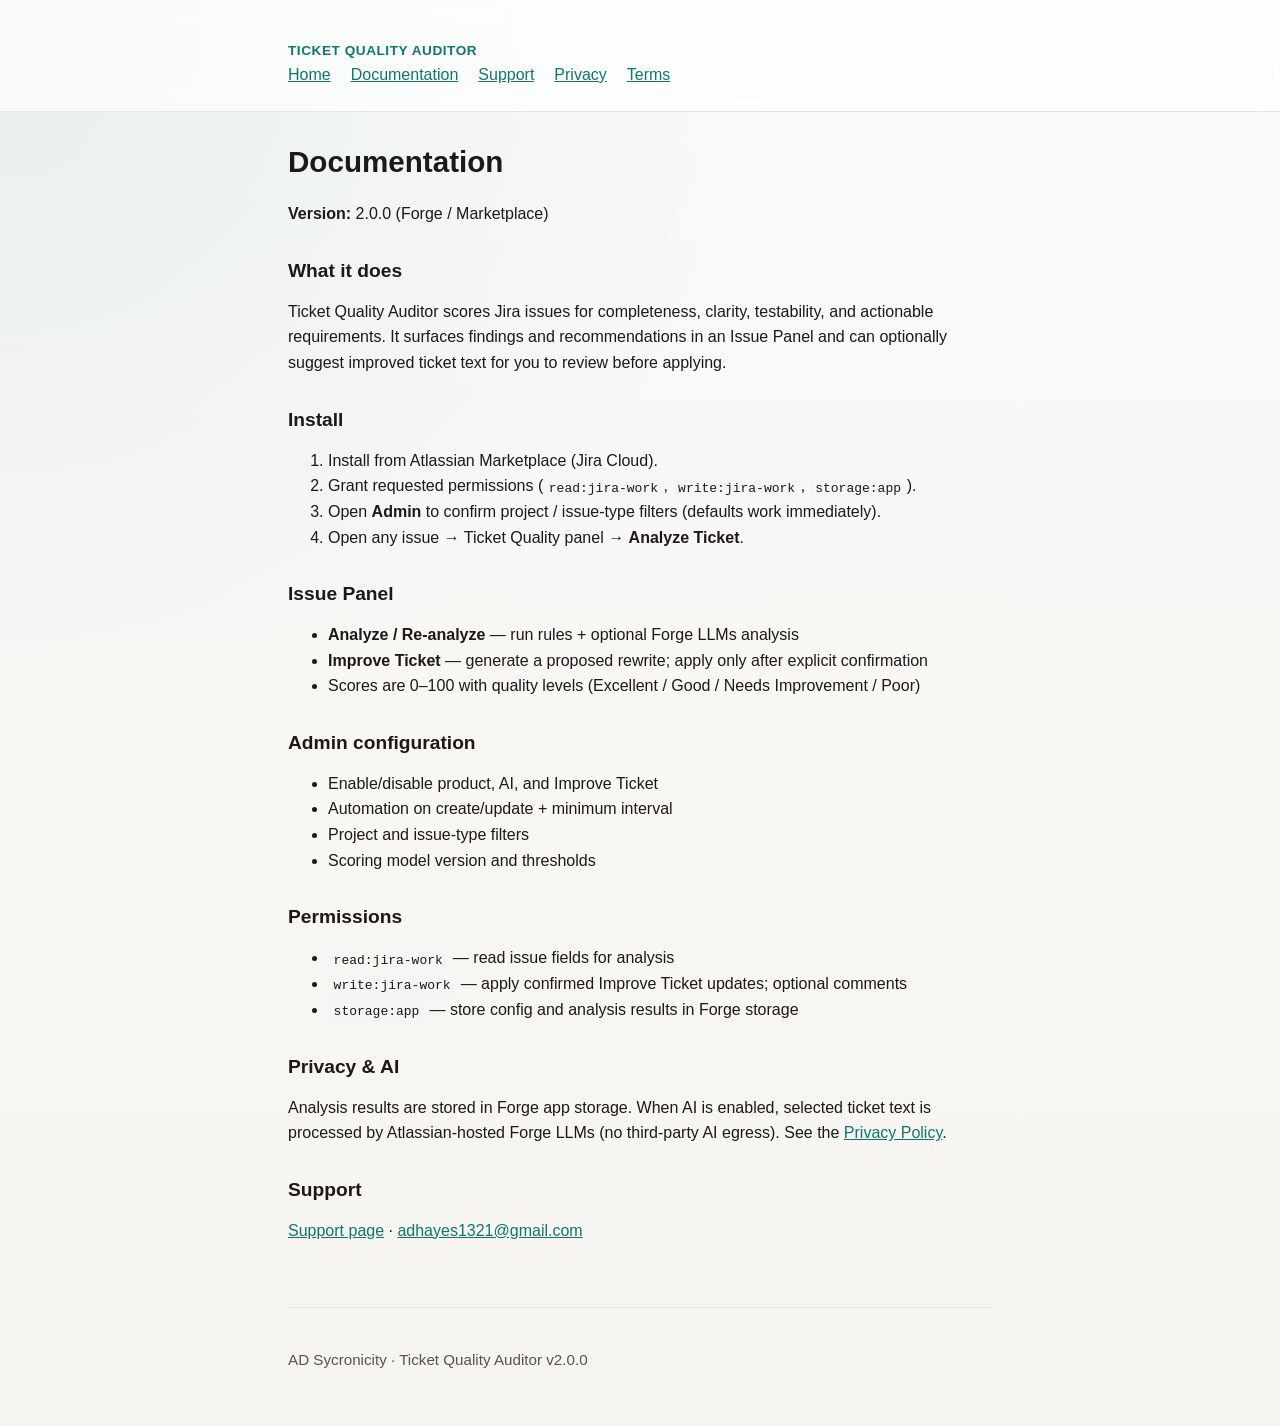
==== docs.html @ 090a1132 "Add documentation page for Marketplace version listing" ====
<!DOCTYPE html>
<html lang="en">
<head>
  <meta charset="utf-8" />
  <meta name="viewport" content="width=device-width, initial-scale=1" />
  <title>Documentation — Ticket Quality Auditor</title>
  <link rel="stylesheet" href="styles.css" />
</head>
<body>
  <header class="site-header">
    <div class="wrap">
      <p class="brand">Ticket Quality Auditor</p>
      <nav>
        <a href="index.html">Home</a>
        <a href="docs.html">Documentation</a>
        <a href="support.html">Support</a>
        <a href="privacy.html">Privacy</a>
        <a href="terms.html">Terms</a>
      </nav>
    </div>
  </header>
  <main class="wrap">
    <h1>Documentation</h1>
    <p><strong>Version:</strong> 2.0.0 (Forge / Marketplace)</p>

    <h2>What it does</h2>
    <p>
      Ticket Quality Auditor scores Jira issues for completeness, clarity,
      testability, and actionable requirements. It surfaces findings and
      recommendations in an Issue Panel and can optionally suggest improved
      ticket text for you to review before applying.
    </p>

    <h2>Install</h2>
    <ol>
      <li>Install from Atlassian Marketplace (Jira Cloud).</li>
      <li>Grant requested permissions (<code>read:jira-work</code>, <code>write:jira-work</code>, <code>storage:app</code>).</li>
      <li>Open <strong>Admin</strong> to confirm project / issue-type filters (defaults work immediately).</li>
      <li>Open any issue → Ticket Quality panel → <strong>Analyze Ticket</strong>.</li>
    </ol>

    <h2>Issue Panel</h2>
    <ul>
      <li><strong>Analyze / Re-analyze</strong> — run rules + optional Forge LLMs analysis</li>
      <li><strong>Improve Ticket</strong> — generate a proposed rewrite; apply only after explicit confirmation</li>
      <li>Scores are 0–100 with quality levels (Excellent / Good / Needs Improvement / Poor)</li>
    </ul>

    <h2>Admin configuration</h2>
    <ul>
      <li>Enable/disable product, AI, and Improve Ticket</li>
      <li>Automation on create/update + minimum interval</li>
      <li>Project and issue-type filters</li>
      <li>Scoring model version and thresholds</li>
    </ul>

    <h2>Permissions</h2>
    <ul>
      <li><code>read:jira-work</code> — read issue fields for analysis</li>
      <li><code>write:jira-work</code> — apply confirmed Improve Ticket updates; optional comments</li>
      <li><code>storage:app</code> — store config and analysis results in Forge storage</li>
    </ul>

    <h2>Privacy &amp; AI</h2>
    <p>
      Analysis results are stored in Forge app storage. When AI is enabled,
      selected ticket text is processed by Atlassian-hosted Forge LLMs
      (no third-party AI egress). See the
      <a href="privacy.html">Privacy Policy</a>.
    </p>

    <h2>Support</h2>
    <p>
      <a href="support.html">Support page</a> ·
      <a href="mailto:adhayes1321@gmail.com">adhayes1321@gmail.com</a>
    </p>
  </main>
  <footer class="site-footer wrap">
    <p>AD Sycronicity · Ticket Quality Auditor v2.0.0</p>
  </footer>
</body>
</html>
---- styles.css ----
:root {
  --bg: #f6f4ef;
  --ink: #1c1917;
  --muted: #57534e;
  --accent: #0f766e;
  --card: #ffffff;
  --line: #e7e5e4;
  --max: 44rem;
}

* { box-sizing: border-box; }
body {
  margin: 0;
  font-family: "Segoe UI", "Helvetica Neue", Arial, sans-serif;
  color: var(--ink);
  background:
    radial-gradient(circle at top left, rgba(15, 118, 110, 0.08), transparent 40%),
    linear-gradient(180deg, #fafaf9, var(--bg));
  line-height: 1.6;
}
.wrap { width: min(100% - 2rem, var(--max)); margin-inline: auto; }
.site-header {
  padding: 2.5rem 0 1.5rem;
  border-bottom: 1px solid var(--line);
  background: rgba(255,255,255,0.7);
  backdrop-filter: blur(8px);
}
.brand {
  margin: 0;
  font-size: 0.85rem;
  letter-spacing: 0.04em;
  text-transform: uppercase;
  color: var(--accent);
  font-weight: 700;
}
.tagline { margin: 0.35rem 0 1rem; color: var(--muted); }
nav { display: flex; flex-wrap: wrap; gap: 0.75rem 1.25rem; }
nav a, a { color: var(--accent); }
main { padding: 2rem 0 3rem; }
h1, h2, h3 { line-height: 1.25; }
h1 { font-size: 1.85rem; margin-top: 0; }
h2 { font-size: 1.2rem; margin-top: 2rem; }
ul.cards {
  list-style: none;
  padding: 0;
  display: grid;
  gap: 0.85rem;
}
ul.cards a {
  display: block;
  text-decoration: none;
  background: var(--card);
  border: 1px solid var(--line);
  border-radius: 12px;
  padding: 1rem 1.1rem;
  color: inherit;
}
ul.cards a strong { display: block; color: var(--accent); margin-bottom: 0.25rem; }
ul.cards a span { color: var(--muted); font-size: 0.95rem; }
.note, .disclaimer {
  background: #fff7ed;
  border: 1px solid #fed7aa;
  border-radius: 10px;
  padding: 0.9rem 1rem;
  color: #9a3412;
  font-size: 0.95rem;
}
.site-footer {
  padding: 1.5rem 0 2.5rem;
  border-top: 1px solid var(--line);
  color: var(--muted);
  font-size: 0.95rem;
}
code { background: #f5f5f4; padding: 0.1rem 0.35rem; border-radius: 4px; }
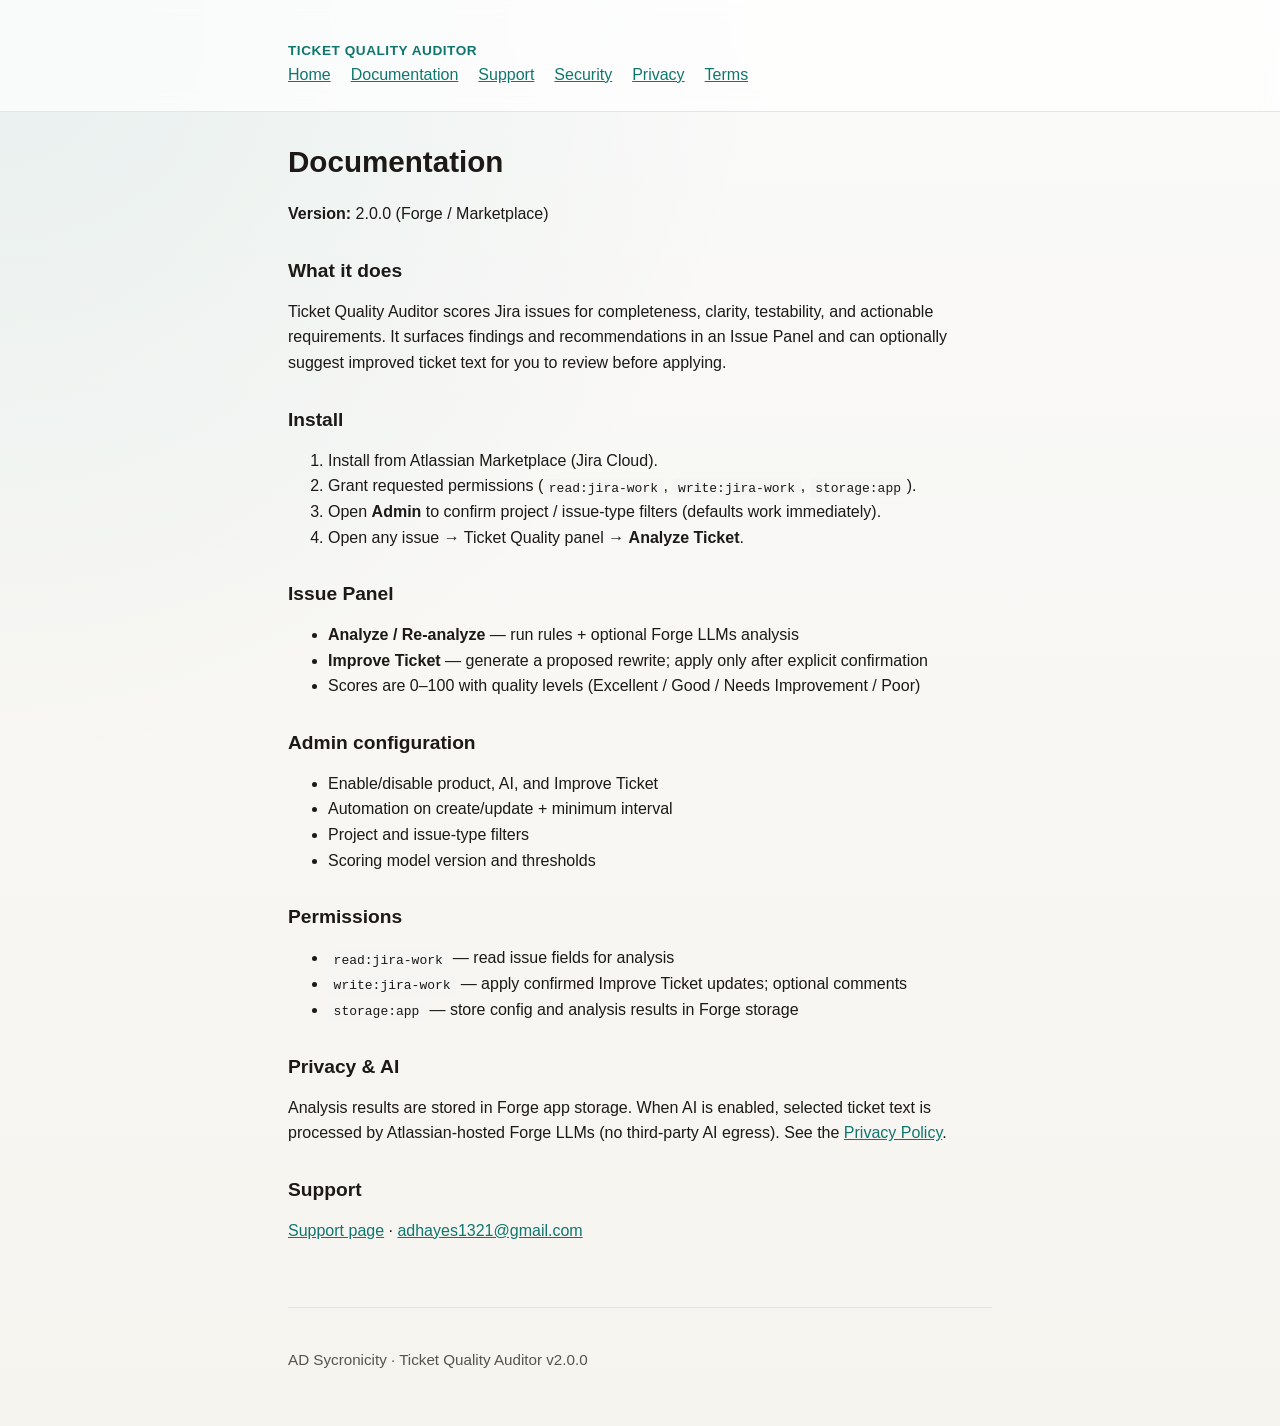
==== commit 3ccd9628: "Add security policy page for Marketplace questionnaire" ====
--- a/docs.html
+++ b/docs.html
@@ -14,6 +14,7 @@
         <a href="index.html">Home</a>
         <a href="docs.html">Documentation</a>
         <a href="support.html">Support</a>
+        <a href="security.html">Security</a>
         <a href="privacy.html">Privacy</a>
         <a href="terms.html">Terms</a>
       </nav>
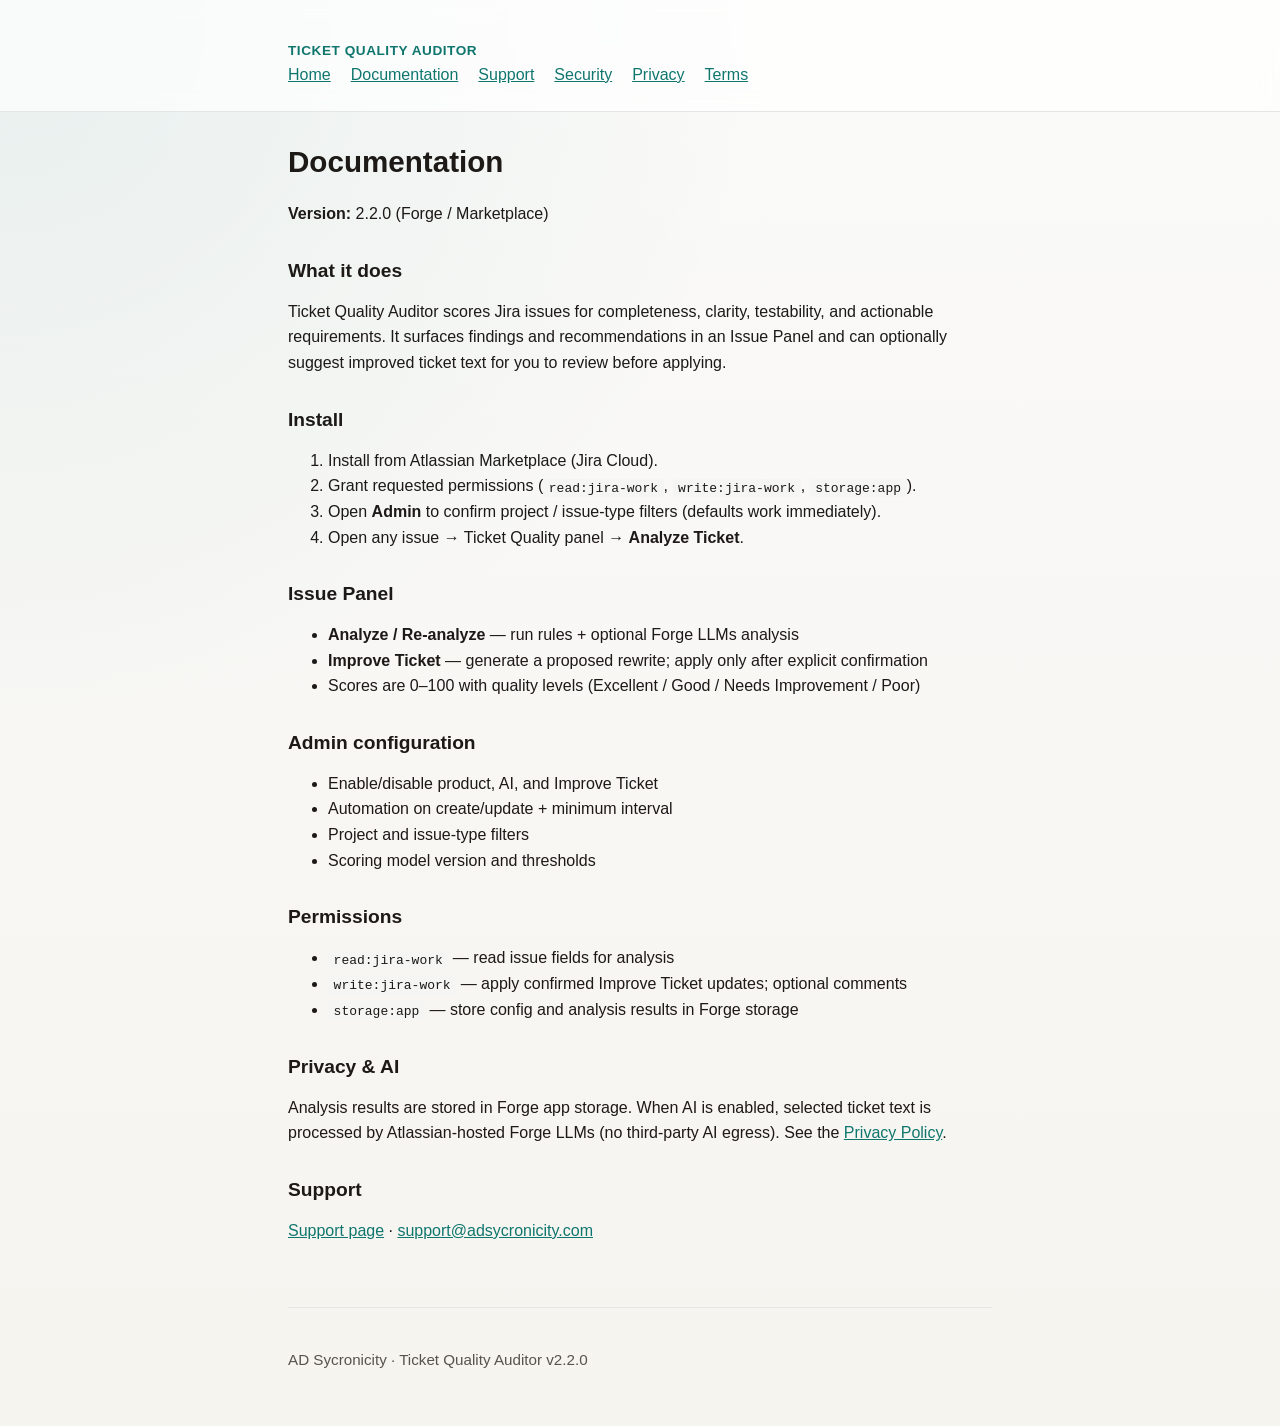
==== commit 3034b929: "Marketplace compliance: trademark-safe name and company emails. Rename to Ticket Quality Auditor, pu" ====
--- a/docs.html
+++ b/docs.html
@@ -22,7 +22,7 @@
   </header>
   <main class="wrap">
     <h1>Documentation</h1>
-    <p><strong>Version:</strong> 2.0.0 (Forge / Marketplace)</p>
+    <p><strong>Version:</strong> 2.2.0 (Forge / Marketplace)</p>
 
     <h2>What it does</h2>
     <p>
@@ -73,11 +73,11 @@
     <h2>Support</h2>
     <p>
       <a href="support.html">Support page</a> ·
-      <a href="mailto:adhayes1321@gmail.com">adhayes1321@gmail.com</a>
+      <a href="mailto:support@adsycronicity.com">support@adsycronicity.com</a>
     </p>
   </main>
   <footer class="site-footer wrap">
-    <p>AD Sycronicity · Ticket Quality Auditor v2.0.0</p>
+    <p>AD Sycronicity · Ticket Quality Auditor v2.2.0</p>
   </footer>
 </body>
 </html>
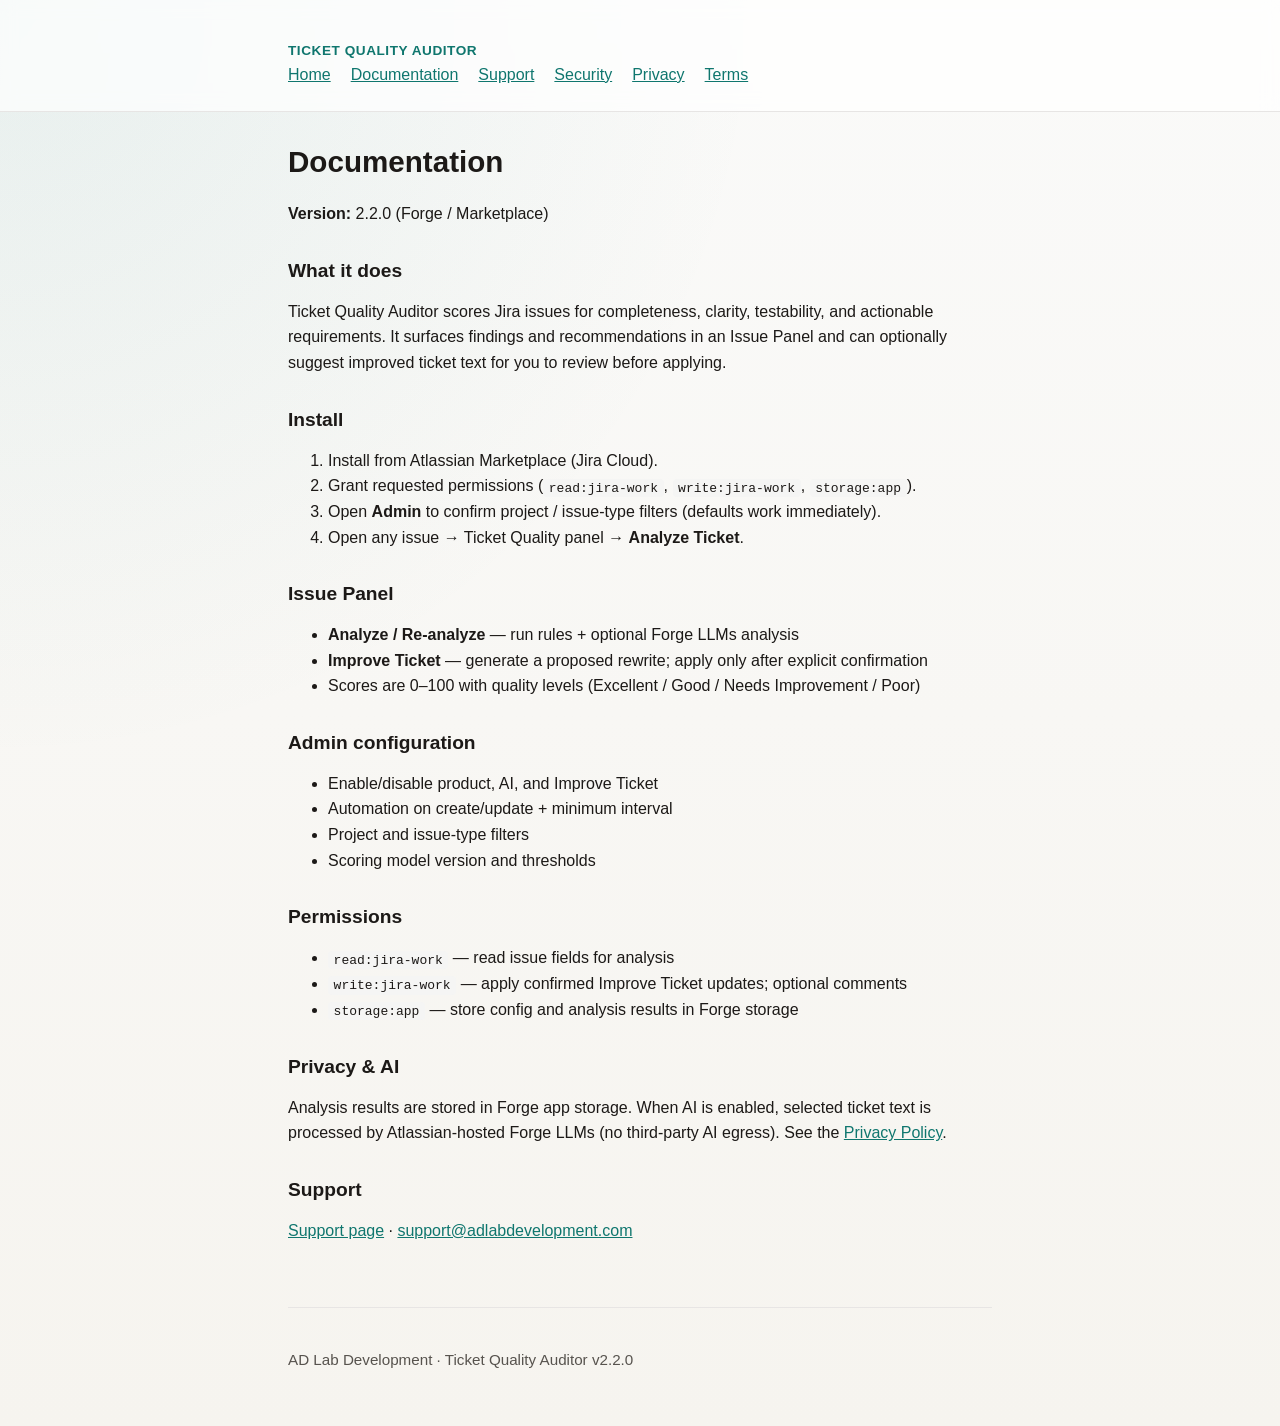
==== commit 0b6b1660: "Update vendor branding to AD Lab Development and adlabdevelopment.com." ====
--- a/docs.html
+++ b/docs.html
@@ -73,11 +73,11 @@
     <h2>Support</h2>
     <p>
       <a href="support.html">Support page</a> ·
-      <a href="mailto:support@adsycronicity.com">support@adsycronicity.com</a>
+      <a href="mailto:support@adlabdevelopment.com">support@adlabdevelopment.com</a>
     </p>
   </main>
   <footer class="site-footer wrap">
-    <p>AD Sycronicity · Ticket Quality Auditor v2.2.0</p>
+    <p>AD Lab Development · Ticket Quality Auditor v2.2.0</p>
   </footer>
 </body>
 </html>
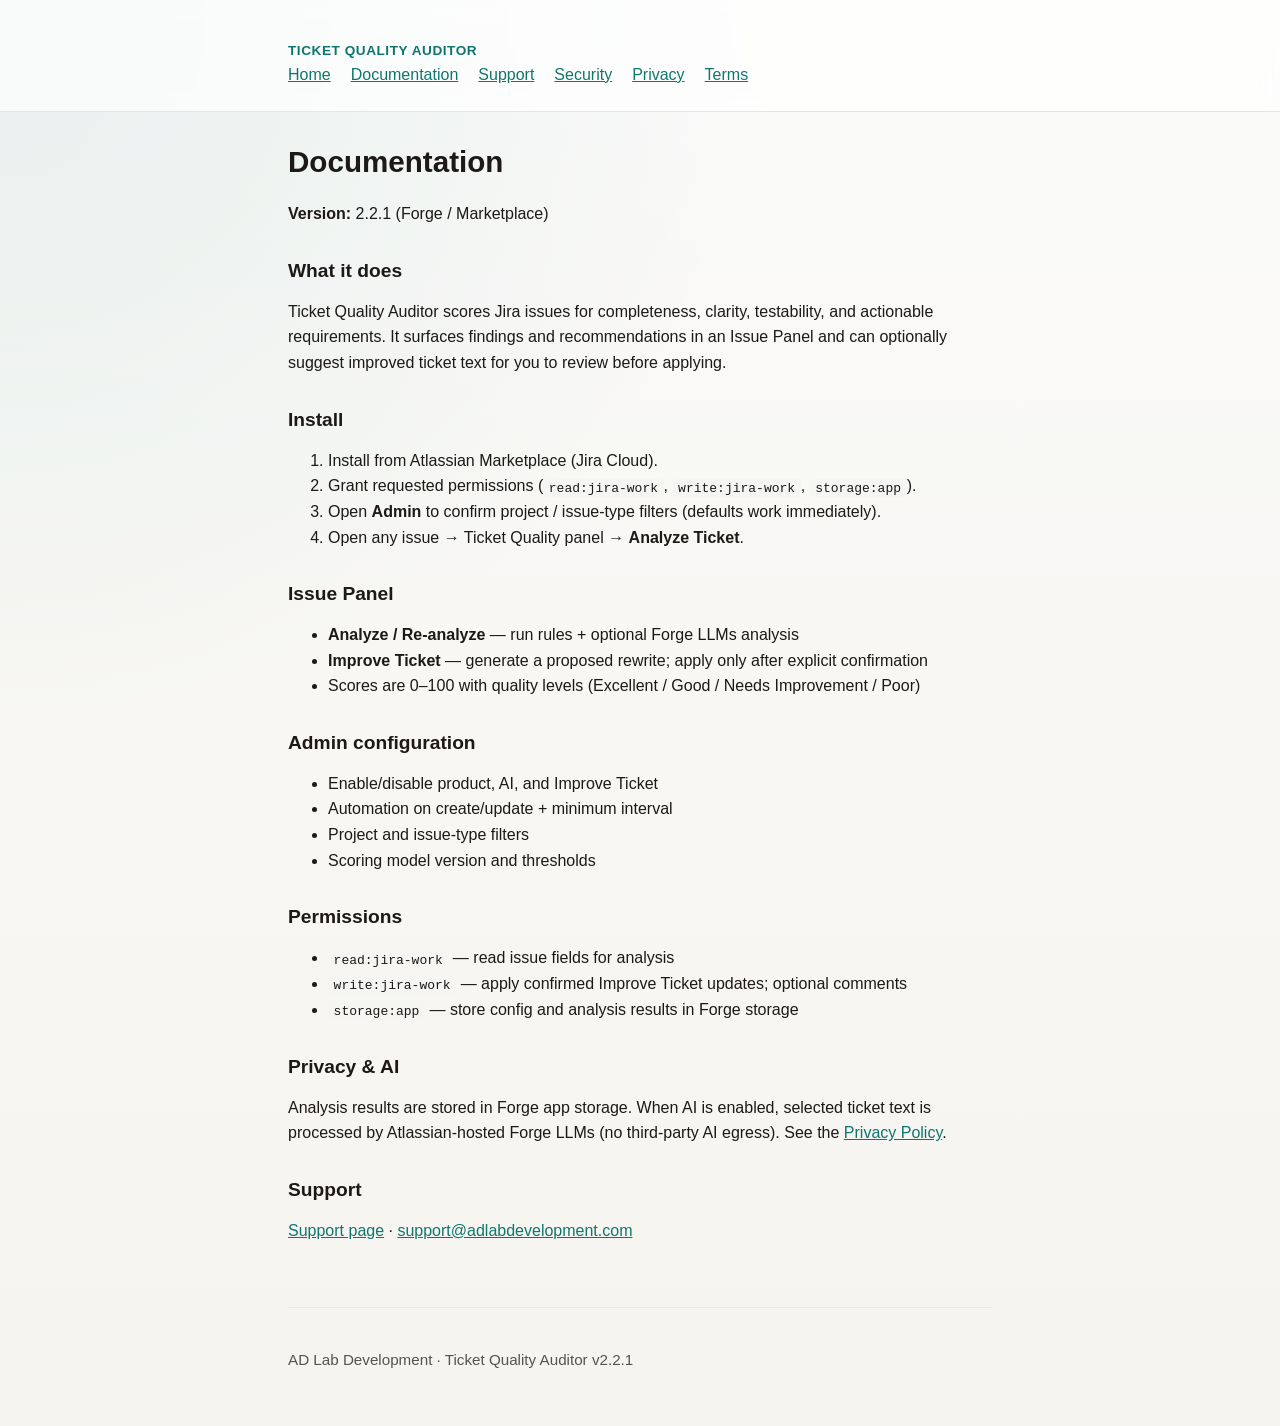
==== commit 4436283b: "Add JSM support portal link and bump docs to v2.2.1." ====
--- a/docs.html
+++ b/docs.html
@@ -22,7 +22,7 @@
   </header>
   <main class="wrap">
     <h1>Documentation</h1>
-    <p><strong>Version:</strong> 2.2.0 (Forge / Marketplace)</p>
+    <p><strong>Version:</strong> 2.2.1 (Forge / Marketplace)</p>
 
     <h2>What it does</h2>
     <p>
@@ -77,7 +77,7 @@
     </p>
   </main>
   <footer class="site-footer wrap">
-    <p>AD Lab Development · Ticket Quality Auditor v2.2.0</p>
+    <p>AD Lab Development · Ticket Quality Auditor v2.2.1</p>
   </footer>
 </body>
 </html>
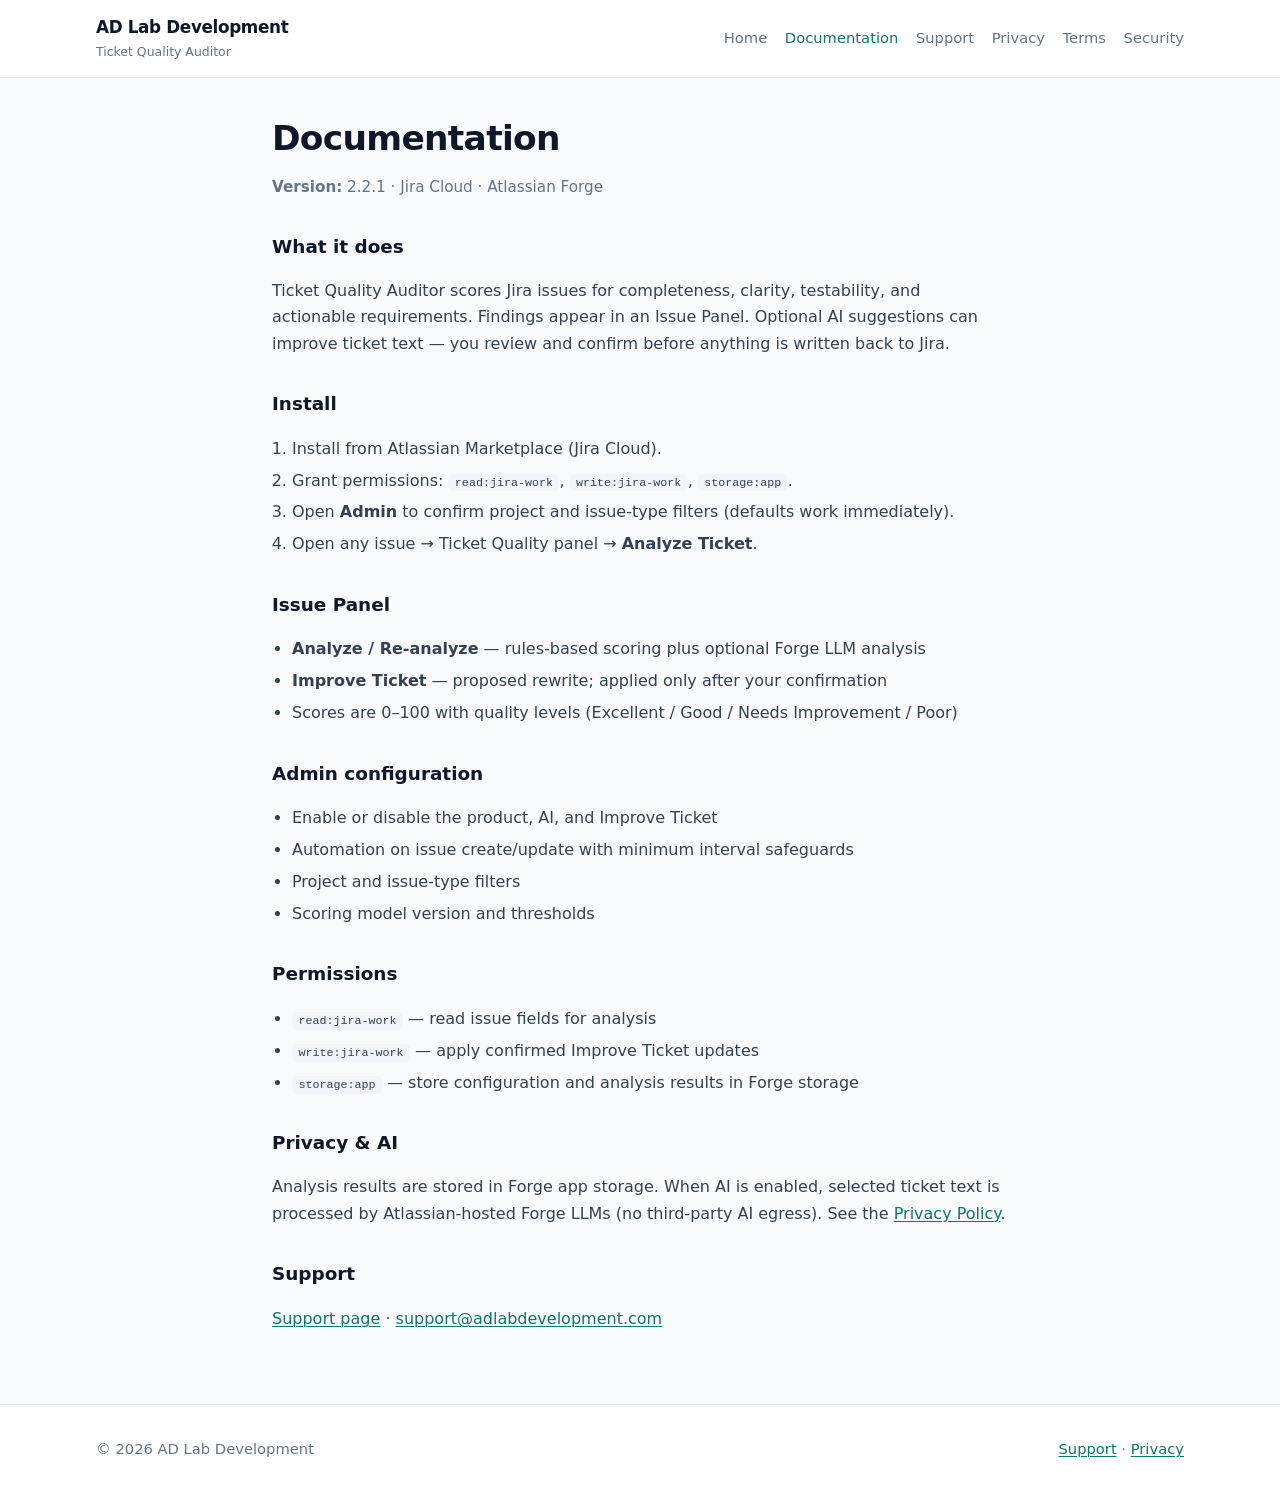
==== commit 80bb021b: "Publish professional site for GitHub Pages with custom domain CNAME." ====
--- a/docs.html
+++ b/docs.html
@@ -3,54 +3,58 @@
 <head>
   <meta charset="utf-8" />
   <meta name="viewport" content="width=device-width, initial-scale=1" />
+  <meta name="description" content="Documentation for Ticket Quality Auditor — Jira Cloud Forge app by AD Lab Development." />
   <title>Documentation — Ticket Quality Auditor</title>
+  <link rel="icon" href="favicon.svg" type="image/svg+xml" />
   <link rel="stylesheet" href="styles.css" />
 </head>
 <body>
   <header class="site-header">
-    <div class="wrap">
-      <p class="brand">Ticket Quality Auditor</p>
+    <div class="wrap-wide inner">
+      <a class="logo" href="index.html">
+        <strong>AD Lab Development</strong>
+        <span>Ticket Quality Auditor</span>
+      </a>
       <nav>
         <a href="index.html">Home</a>
-        <a href="docs.html">Documentation</a>
+        <a href="docs.html" aria-current="page">Documentation</a>
         <a href="support.html">Support</a>
-        <a href="security.html">Security</a>
         <a href="privacy.html">Privacy</a>
         <a href="terms.html">Terms</a>
+        <a href="security.html">Security</a>
       </nav>
     </div>
   </header>
-  <main class="wrap">
+  <main class="wrap prose">
     <h1>Documentation</h1>
-    <p><strong>Version:</strong> 2.2.1 (Forge / Marketplace)</p>
+    <p class="meta"><strong>Version:</strong> 2.2.1 · Jira Cloud · Atlassian Forge</p>
 
     <h2>What it does</h2>
     <p>
-      Ticket Quality Auditor scores Jira issues for completeness, clarity,
-      testability, and actionable requirements. It surfaces findings and
-      recommendations in an Issue Panel and can optionally suggest improved
-      ticket text for you to review before applying.
+      Ticket Quality Auditor scores Jira issues for completeness, clarity, testability, and
+      actionable requirements. Findings appear in an Issue Panel. Optional AI suggestions can
+      improve ticket text — you review and confirm before anything is written back to Jira.
     </p>
 
     <h2>Install</h2>
     <ol>
       <li>Install from Atlassian Marketplace (Jira Cloud).</li>
-      <li>Grant requested permissions (<code>read:jira-work</code>, <code>write:jira-work</code>, <code>storage:app</code>).</li>
-      <li>Open <strong>Admin</strong> to confirm project / issue-type filters (defaults work immediately).</li>
+      <li>Grant permissions: <code>read:jira-work</code>, <code>write:jira-work</code>, <code>storage:app</code>.</li>
+      <li>Open <strong>Admin</strong> to confirm project and issue-type filters (defaults work immediately).</li>
       <li>Open any issue → Ticket Quality panel → <strong>Analyze Ticket</strong>.</li>
     </ol>
 
     <h2>Issue Panel</h2>
     <ul>
-      <li><strong>Analyze / Re-analyze</strong> — run rules + optional Forge LLMs analysis</li>
-      <li><strong>Improve Ticket</strong> — generate a proposed rewrite; apply only after explicit confirmation</li>
+      <li><strong>Analyze / Re-analyze</strong> — rules-based scoring plus optional Forge LLM analysis</li>
+      <li><strong>Improve Ticket</strong> — proposed rewrite; applied only after your confirmation</li>
       <li>Scores are 0–100 with quality levels (Excellent / Good / Needs Improvement / Poor)</li>
     </ul>
 
     <h2>Admin configuration</h2>
     <ul>
-      <li>Enable/disable product, AI, and Improve Ticket</li>
-      <li>Automation on create/update + minimum interval</li>
+      <li>Enable or disable the product, AI, and Improve Ticket</li>
+      <li>Automation on issue create/update with minimum interval safeguards</li>
       <li>Project and issue-type filters</li>
       <li>Scoring model version and thresholds</li>
     </ul>
@@ -58,15 +62,14 @@
     <h2>Permissions</h2>
     <ul>
       <li><code>read:jira-work</code> — read issue fields for analysis</li>
-      <li><code>write:jira-work</code> — apply confirmed Improve Ticket updates; optional comments</li>
-      <li><code>storage:app</code> — store config and analysis results in Forge storage</li>
+      <li><code>write:jira-work</code> — apply confirmed Improve Ticket updates</li>
+      <li><code>storage:app</code> — store configuration and analysis results in Forge storage</li>
     </ul>
 
     <h2>Privacy &amp; AI</h2>
     <p>
-      Analysis results are stored in Forge app storage. When AI is enabled,
-      selected ticket text is processed by Atlassian-hosted Forge LLMs
-      (no third-party AI egress). See the
+      Analysis results are stored in Forge app storage. When AI is enabled, selected ticket text
+      is processed by Atlassian-hosted Forge LLMs (no third-party AI egress). See the
       <a href="privacy.html">Privacy Policy</a>.
     </p>
 
@@ -76,8 +79,11 @@
       <a href="mailto:support@adlabdevelopment.com">support@adlabdevelopment.com</a>
     </p>
   </main>
-  <footer class="site-footer wrap">
-    <p>AD Lab Development · Ticket Quality Auditor v2.2.1</p>
+  <footer class="site-footer">
+    <div class="wrap-wide footer-bottom" style="border-top:none;margin-top:0;padding-top:0;">
+      <span>© 2026 AD Lab Development</span>
+      <span><a href="support.html">Support</a> · <a href="privacy.html">Privacy</a></span>
+    </div>
   </footer>
 </body>
 </html>
--- a/styles.css
+++ b/styles.css
@@ -1,74 +1,329 @@
 :root {
-  --bg: #f6f4ef;
-  --ink: #1c1917;
-  --muted: #57534e;
-  --accent: #0f766e;
-  --card: #ffffff;
-  --line: #e7e5e4;
-  --max: 44rem;
+  --bg: #f8fafc;
+  --bg-elevated: #ffffff;
+  --ink: #0f172a;
+  --muted: #64748b;
+  --accent: #0d9488;
+  --accent-dark: #0f766e;
+  --accent-soft: #ccfbf1;
+  --line: #e2e8f0;
+  --hero: linear-gradient(135deg, #0f172a 0%, #134e4a 55%, #0d9488 100%);
+  --shadow: 0 1px 3px rgba(15, 23, 42, 0.08), 0 8px 24px rgba(15, 23, 42, 0.06);
+  --radius: 14px;
+  --max: 46rem;
+  --max-wide: 68rem;
 }
 
 * { box-sizing: border-box; }
+
+html { scroll-behavior: smooth; }
+
 body {
   margin: 0;
-  font-family: "Segoe UI", "Helvetica Neue", Arial, sans-serif;
-  color: var(--ink);
-  background:
-    radial-gradient(circle at top left, rgba(15, 118, 110, 0.08), transparent 40%),
-    linear-gradient(180deg, #fafaf9, var(--bg));
-  line-height: 1.6;
-}
+  font-family: "Segoe UI", system-ui, -apple-system, BlinkMacSystemFont, "Helvetica Neue", Arial, sans-serif;
+  color: var(--ink);
+  background: var(--bg);
+  line-height: 1.65;
+  -webkit-font-smoothing: antialiased;
+}
+
+a { color: var(--accent-dark); text-decoration-thickness: 1px; text-underline-offset: 2px; }
+a:hover { color: var(--accent); }
+
 .wrap { width: min(100% - 2rem, var(--max)); margin-inline: auto; }
+.wrap-wide { width: min(100% - 2rem, var(--max-wide)); margin-inline: auto; }
+
+/* Header */
 .site-header {
-  padding: 2.5rem 0 1.5rem;
+  position: sticky;
+  top: 0;
+  z-index: 50;
+  background: rgba(255, 255, 255, 0.92);
+  backdrop-filter: blur(10px);
   border-bottom: 1px solid var(--line);
-  background: rgba(255,255,255,0.7);
-  backdrop-filter: blur(8px);
-}
-.brand {
+}
+
+.site-header .inner {
+  display: flex;
+  align-items: center;
+  justify-content: space-between;
+  gap: 1rem;
+  padding: 0.9rem 0;
+  flex-wrap: wrap;
+}
+
+.logo {
+  display: flex;
+  flex-direction: column;
+  text-decoration: none;
+  color: inherit;
+}
+
+.logo strong {
+  font-size: 1.05rem;
+  letter-spacing: -0.02em;
+  color: var(--ink);
+}
+
+.logo span {
+  font-size: 0.78rem;
+  color: var(--muted);
+  font-weight: 500;
+}
+
+nav {
+  display: flex;
+  flex-wrap: wrap;
+  gap: 0.35rem 1.1rem;
+  font-size: 0.92rem;
+  font-weight: 500;
+}
+
+nav a {
+  color: var(--muted);
+  text-decoration: none;
+}
+
+nav a:hover,
+nav a[aria-current="page"] {
+  color: var(--accent-dark);
+}
+
+/* Hero (home) */
+.hero {
+  background: var(--hero);
+  color: #f8fafc;
+  padding: 4.5rem 0 4rem;
+}
+
+.hero h1 {
+  margin: 0 0 0.75rem;
+  font-size: clamp(2rem, 5vw, 2.75rem);
+  line-height: 1.15;
+  letter-spacing: -0.03em;
+  max-width: 18ch;
+}
+
+.hero .lead {
+  margin: 0 0 1.75rem;
+  font-size: 1.12rem;
+  color: #cbd5e1;
+  max-width: 42ch;
+}
+
+.hero-actions {
+  display: flex;
+  flex-wrap: wrap;
+  gap: 0.75rem;
+}
+
+.btn {
+  display: inline-flex;
+  align-items: center;
+  justify-content: center;
+  padding: 0.7rem 1.15rem;
+  border-radius: 10px;
+  font-weight: 600;
+  font-size: 0.95rem;
+  text-decoration: none;
+  border: 1px solid transparent;
+  transition: transform 0.15s ease, box-shadow 0.15s ease;
+}
+
+.btn:hover { transform: translateY(-1px); }
+
+.btn-primary {
+  background: #ffffff;
+  color: var(--ink);
+  box-shadow: var(--shadow);
+}
+
+.btn-primary:hover { color: var(--ink); }
+
+.btn-ghost {
+  background: rgba(255, 255, 255, 0.1);
+  color: #f8fafc;
+  border-color: rgba(255, 255, 255, 0.25);
+}
+
+.btn-ghost:hover { color: #fff; background: rgba(255, 255, 255, 0.16); }
+
+/* Sections */
+section { padding: 3rem 0; }
+
+.section-title {
+  margin: 0 0 0.35rem;
+  font-size: 1.5rem;
+  letter-spacing: -0.02em;
+}
+
+.section-sub {
+  margin: 0 0 1.75rem;
+  color: var(--muted);
+  max-width: 50ch;
+}
+
+/* Cards */
+.grid {
+  display: grid;
+  gap: 1rem;
+}
+
+@media (min-width: 640px) {
+  .grid-2 { grid-template-columns: repeat(2, 1fr); }
+  .grid-3 { grid-template-columns: repeat(3, 1fr); }
+}
+
+.card {
+  background: var(--bg-elevated);
+  border: 1px solid var(--line);
+  border-radius: var(--radius);
+  padding: 1.25rem 1.35rem;
+  box-shadow: var(--shadow);
+}
+
+.card h3 {
+  margin: 0 0 0.4rem;
+  font-size: 1.05rem;
+  color: var(--accent-dark);
+}
+
+.card p {
   margin: 0;
-  font-size: 0.85rem;
+  color: var(--muted);
+  font-size: 0.95rem;
+}
+
+.card-link {
+  display: block;
+  text-decoration: none;
+  color: inherit;
+  transition: border-color 0.15s ease, transform 0.15s ease;
+}
+
+.card-link:hover {
+  border-color: #99f6e4;
+  transform: translateY(-2px);
+}
+
+.card-link strong {
+  display: block;
+  color: var(--accent-dark);
+  margin-bottom: 0.25rem;
+}
+
+.product-card {
+  display: grid;
+  gap: 1rem;
+  align-items: start;
+}
+
+@media (min-width: 720px) {
+  .product-card { grid-template-columns: 1fr auto; }
+}
+
+.pill {
+  display: inline-block;
+  font-size: 0.75rem;
+  font-weight: 700;
   letter-spacing: 0.04em;
   text-transform: uppercase;
-  color: var(--accent);
-  font-weight: 700;
-}
-.tagline { margin: 0.35rem 0 1rem; color: var(--muted); }
-nav { display: flex; flex-wrap: wrap; gap: 0.75rem 1.25rem; }
-nav a, a { color: var(--accent); }
-main { padding: 2rem 0 3rem; }
-h1, h2, h3 { line-height: 1.25; }
-h1 { font-size: 1.85rem; margin-top: 0; }
-h2 { font-size: 1.2rem; margin-top: 2rem; }
-ul.cards {
-  list-style: none;
-  padding: 0;
-  display: grid;
-  gap: 0.85rem;
-}
-ul.cards a {
-  display: block;
-  text-decoration: none;
-  background: var(--card);
-  border: 1px solid var(--line);
-  border-radius: 12px;
-  padding: 1rem 1.1rem;
-  color: inherit;
-}
-ul.cards a strong { display: block; color: var(--accent); margin-bottom: 0.25rem; }
-ul.cards a span { color: var(--muted); font-size: 0.95rem; }
-.note, .disclaimer {
-  background: #fff7ed;
-  border: 1px solid #fed7aa;
+  background: var(--accent-soft);
+  color: var(--accent-dark);
+  padding: 0.25rem 0.55rem;
+  border-radius: 999px;
+}
+
+/* Prose (legal / docs) */
+main.prose { padding: 2.5rem 0 3.5rem; }
+
+.prose h1 {
+  margin: 0 0 0.5rem;
+  font-size: clamp(1.75rem, 4vw, 2.15rem);
+  letter-spacing: -0.02em;
+  line-height: 1.2;
+}
+
+.prose .meta {
+  color: var(--muted);
+  font-size: 0.95rem;
+  margin-bottom: 1.75rem;
+}
+
+.prose h2 {
+  font-size: 1.15rem;
+  margin: 2rem 0 0.65rem;
+  color: var(--ink);
+}
+
+.prose h3 { font-size: 1rem; margin: 1.5rem 0 0.5rem; }
+
+.prose p, .prose li { color: #334155; }
+
+.prose ul, .prose ol { padding-left: 1.25rem; }
+
+.prose li { margin: 0.35rem 0; }
+
+.prose code {
+  background: #f1f5f9;
+  padding: 0.12rem 0.4rem;
+  border-radius: 5px;
+  font-size: 0.9em;
+}
+
+.note {
+  background: #f0fdfa;
+  border: 1px solid #99f6e4;
   border-radius: 10px;
   padding: 0.9rem 1rem;
-  color: #9a3412;
-  font-size: 0.95rem;
-}
+  color: #115e59;
+  font-size: 0.92rem;
+  margin-bottom: 1.5rem;
+}
+
+/* Footer */
 .site-footer {
-  padding: 1.5rem 0 2.5rem;
   border-top: 1px solid var(--line);
-  color: var(--muted);
-  font-size: 0.95rem;
-}
-code { background: #f5f5f4; padding: 0.1rem 0.35rem; border-radius: 4px; }
+  background: #fff;
+  padding: 2rem 0 2.5rem;
+  color: var(--muted);
+  font-size: 0.92rem;
+}
+
+.footer-grid {
+  display: grid;
+  gap: 1.5rem;
+}
+
+@media (min-width: 640px) {
+  .footer-grid { grid-template-columns: 1.4fr 1fr 1fr; }
+}
+
+.footer-grid h4 {
+  margin: 0 0 0.5rem;
+  font-size: 0.8rem;
+  text-transform: uppercase;
+  letter-spacing: 0.06em;
+  color: var(--ink);
+}
+
+.footer-grid ul {
+  list-style: none;
+  margin: 0;
+  padding: 0;
+}
+
+.footer-grid li { margin: 0.35rem 0; }
+
+.footer-grid a { color: var(--muted); text-decoration: none; }
+.footer-grid a:hover { color: var(--accent-dark); }
+
+.footer-bottom {
+  margin-top: 1.75rem;
+  padding-top: 1.25rem;
+  border-top: 1px solid var(--line);
+  display: flex;
+  flex-wrap: wrap;
+  gap: 0.5rem 1.25rem;
+  justify-content: space-between;
+}
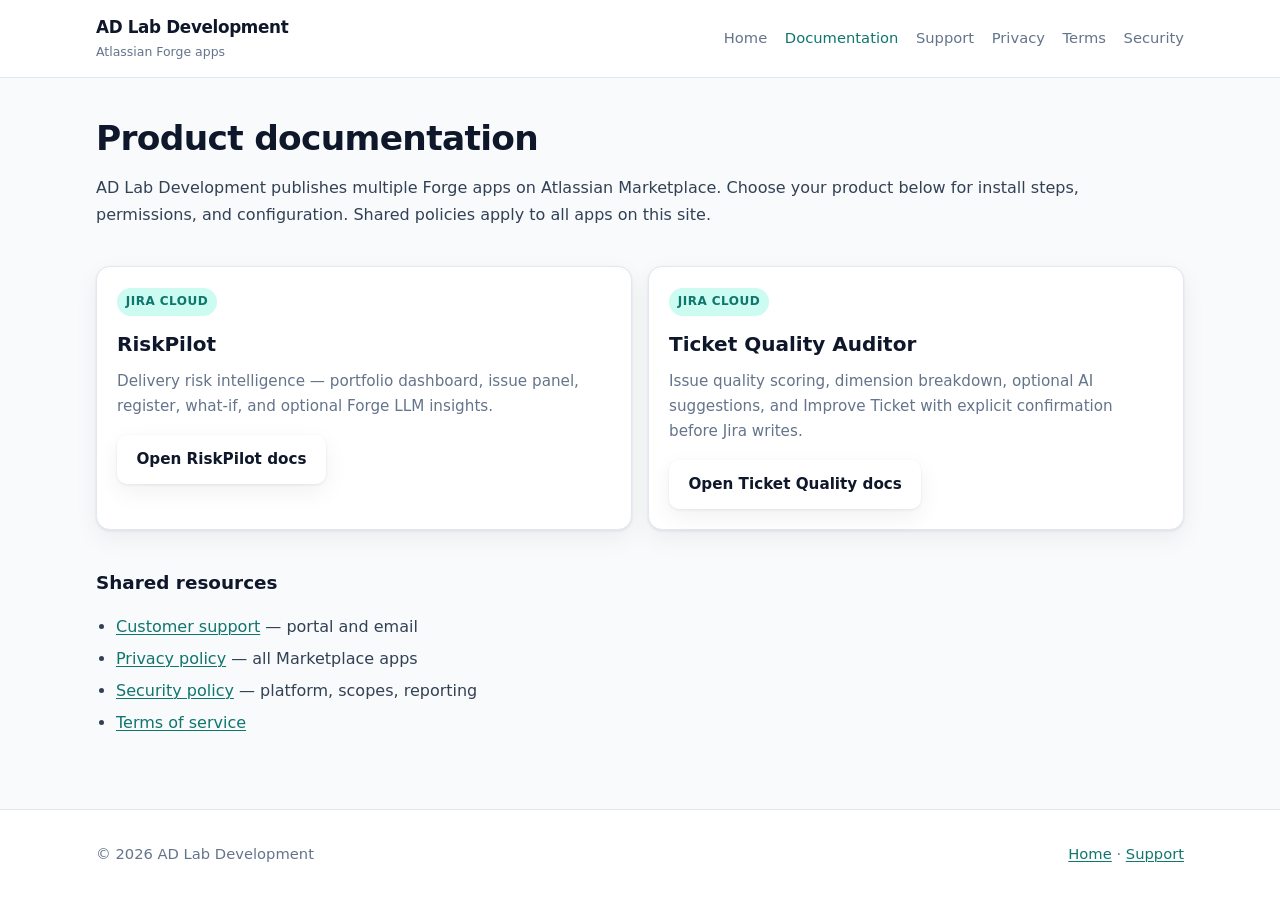
==== commit 0849c630: "Update vendor site for multi-app Marketplace listings" ====
--- a/docs.html
+++ b/docs.html
@@ -3,8 +3,8 @@
 <head>
   <meta charset="utf-8" />
   <meta name="viewport" content="width=device-width, initial-scale=1" />
-  <meta name="description" content="Documentation for Ticket Quality Auditor — Jira Cloud Forge app by AD Lab Development." />
-  <title>Documentation — Ticket Quality Auditor</title>
+  <meta name="description" content="Documentation for AD Lab Development Atlassian Forge apps for Jira Cloud." />
+  <title>Documentation — AD Lab Development</title>
   <link rel="icon" href="favicon.svg" type="image/svg+xml" />
   <link rel="stylesheet" href="styles.css" />
 </head>
@@ -13,7 +13,7 @@
     <div class="wrap-wide inner">
       <a class="logo" href="index.html">
         <strong>AD Lab Development</strong>
-        <span>Ticket Quality Auditor</span>
+        <span>Atlassian Forge apps</span>
       </a>
       <nav>
         <a href="index.html">Home</a>
@@ -25,65 +25,49 @@
       </nav>
     </div>
   </header>
-  <main class="wrap prose">
-    <h1>Documentation</h1>
-    <p class="meta"><strong>Version:</strong> 2.2.1 · Jira Cloud · Atlassian Forge</p>
-
-    <h2>What it does</h2>
+  <main class="wrap-wide prose" style="max-width:var(--max-wide);">
+    <h1>Product documentation</h1>
     <p>
-      Ticket Quality Auditor scores Jira issues for completeness, clarity, testability, and
-      actionable requirements. Findings appear in an Issue Panel. Optional AI suggestions can
-      improve ticket text — you review and confirm before anything is written back to Jira.
+      AD Lab Development publishes multiple Forge apps on Atlassian Marketplace. Choose your
+      product below for install steps, permissions, and configuration. Shared policies apply to
+      all apps on this site.
     </p>
 
-    <h2>Install</h2>
-    <ol>
-      <li>Install from Atlassian Marketplace (Jira Cloud).</li>
-      <li>Grant permissions: <code>read:jira-work</code>, <code>write:jira-work</code>, <code>storage:app</code>.</li>
-      <li>Open <strong>Admin</strong> to confirm project and issue-type filters (defaults work immediately).</li>
-      <li>Open any issue → Ticket Quality panel → <strong>Analyze Ticket</strong>.</li>
-    </ol>
-
-    <h2>Issue Panel</h2>
-    <ul>
-      <li><strong>Analyze / Re-analyze</strong> — rules-based scoring plus optional Forge LLM analysis</li>
-      <li><strong>Improve Ticket</strong> — proposed rewrite; applied only after your confirmation</li>
-      <li>Scores are 0–100 with quality levels (Excellent / Good / Needs Improvement / Poor)</li>
+    <ul class="grid grid-2 doc-grid" style="list-style:none;padding:0;margin:2rem 0;">
+      <li class="card card-link" style="display:block;padding:1.25rem;">
+        <span class="pill">Jira Cloud</span>
+        <h2 style="margin:0.75rem 0 0.5rem;font-size:1.25rem;"><a href="riskpilot-docs.html" style="text-decoration:none;color:inherit;">RiskPilot</a></h2>
+        <p style="margin:0 0 1rem;color:var(--muted);">
+          Delivery risk intelligence — portfolio dashboard, issue panel, register, what-if, and
+          optional Forge LLM insights.
+        </p>
+        <a class="btn btn-primary" href="riskpilot-docs.html">Open RiskPilot docs</a>
+      </li>
+      <li class="card card-link" style="display:block;padding:1.25rem;">
+        <span class="pill">Jira Cloud</span>
+        <h2 style="margin:0.75rem 0 0.5rem;font-size:1.25rem;"><a href="ticket-quality-docs.html" style="text-decoration:none;color:inherit;">Ticket Quality Auditor</a></h2>
+        <p style="margin:0 0 1rem;color:var(--muted);">
+          Issue quality scoring, dimension breakdown, optional AI suggestions, and Improve Ticket
+          with explicit confirmation before Jira writes.
+        </p>
+        <a class="btn btn-primary" href="ticket-quality-docs.html">Open Ticket Quality docs</a>
+      </li>
     </ul>
 
-    <h2>Admin configuration</h2>
+    <h2>Shared resources</h2>
     <ul>
-      <li>Enable or disable the product, AI, and Improve Ticket</li>
-      <li>Automation on issue create/update with minimum interval safeguards</li>
-      <li>Project and issue-type filters</li>
-      <li>Scoring model version and thresholds</li>
+      <li><a href="support.html">Customer support</a> — portal and email</li>
+      <li><a href="privacy.html">Privacy policy</a> — all Marketplace apps</li>
+      <li><a href="security.html">Security policy</a> — platform, scopes, reporting</li>
+      <li><a href="terms.html">Terms of service</a></li>
     </ul>
-
-    <h2>Permissions</h2>
-    <ul>
-      <li><code>read:jira-work</code> — read issue fields for analysis</li>
-      <li><code>write:jira-work</code> — apply confirmed Improve Ticket updates</li>
-      <li><code>storage:app</code> — store configuration and analysis results in Forge storage</li>
-    </ul>
-
-    <h2>Privacy &amp; AI</h2>
-    <p>
-      Analysis results are stored in Forge app storage. When AI is enabled, selected ticket text
-      is processed by Atlassian-hosted Forge LLMs (no third-party AI egress). See the
-      <a href="privacy.html">Privacy Policy</a>.
-    </p>
-
-    <h2>Support</h2>
-    <p>
-      <a href="support.html">Support page</a> ·
-      <a href="mailto:support@adlabdevelopment.com">support@adlabdevelopment.com</a>
-    </p>
   </main>
   <footer class="site-footer">
     <div class="wrap-wide footer-bottom" style="border-top:none;margin-top:0;padding-top:0;">
       <span>© 2026 AD Lab Development</span>
-      <span><a href="support.html">Support</a> · <a href="privacy.html">Privacy</a></span>
+      <span><a href="index.html">Home</a> · <a href="support.html">Support</a></span>
     </div>
   </footer>
+  <script src="site.js"></script>
 </body>
 </html>
